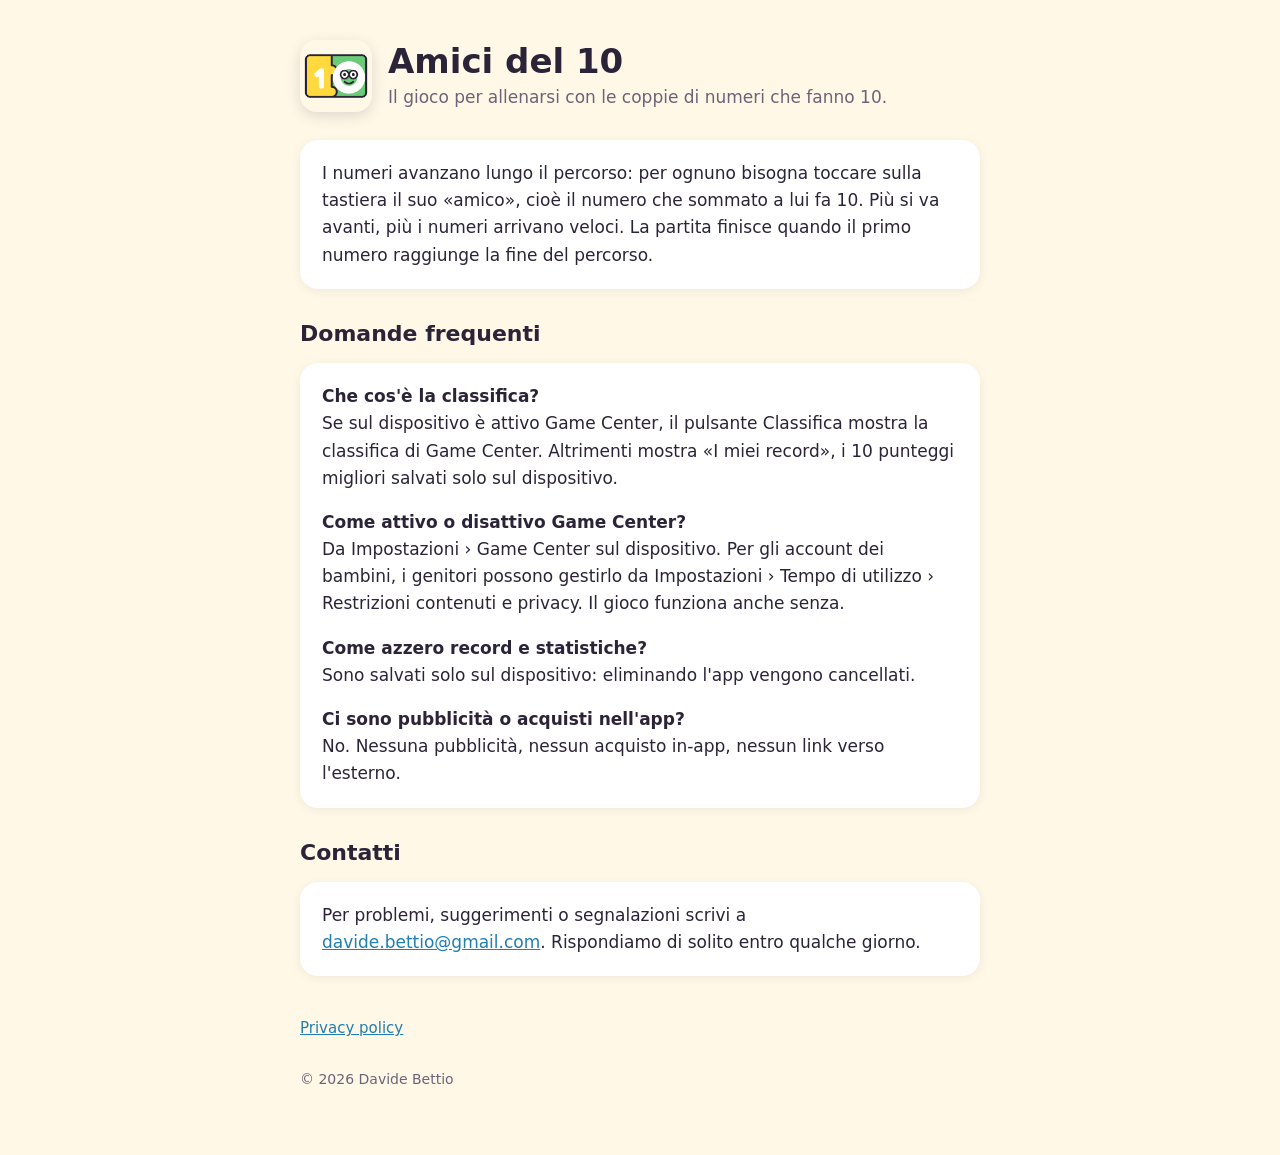
==== index.html @ 2ee8e161 "Pagine di supporto e privacy di Amici del 10 Co-Authored-By: Claude Opus 5.5 <noreply@anthropic.com>" ====
<!doctype html>
<html lang="it">
<head>
<meta charset="utf-8">
<meta name="viewport" content="width=device-width,initial-scale=1">
<title>Amici del 10 — Supporto</title>
<link rel="stylesheet" href="style.css">
<link rel="icon" href="icon.png">
</head>
<body>
<main>
  <header>
    <img src="icon.png" alt="">
    <div>
      <h1>Amici del 10</h1>
      <p class="tag">Il gioco per allenarsi con le coppie di numeri che fanno 10.</p>
    </div>
  </header>

  <div class="card">
    <p>I numeri avanzano lungo il percorso: per ognuno bisogna toccare sulla tastiera il suo
    &laquo;amico&raquo;, cioè il numero che sommato a lui fa 10. Più si va avanti, più i numeri
    arrivano veloci. La partita finisce quando il primo numero raggiunge la fine del percorso.</p>
  </div>

  <h2>Domande frequenti</h2>

  <div class="card">
    <p><strong>Che cos'è la classifica?</strong><br>
    Se sul dispositivo è attivo Game Center, il pulsante Classifica mostra la classifica di
    Game Center. Altrimenti mostra &laquo;I miei record&raquo;, i 10 punteggi migliori
    salvati solo sul dispositivo.</p>

    <p><strong>Come attivo o disattivo Game Center?</strong><br>
    Da Impostazioni &rsaquo; Game Center sul dispositivo. Per gli account dei bambini, i genitori
    possono gestirlo da Impostazioni &rsaquo; Tempo di utilizzo &rsaquo; Restrizioni contenuti e privacy.
    Il gioco funziona anche senza.</p>

    <p><strong>Come azzero record e statistiche?</strong><br>
    Sono salvati solo sul dispositivo: eliminando l'app vengono cancellati.</p>

    <p><strong>Ci sono pubblicità o acquisti nell'app?</strong><br>
    No. Nessuna pubblicità, nessun acquisto in-app, nessun link verso l'esterno.</p>
  </div>

  <h2>Contatti</h2>
  <div class="card">
    <p>Per problemi, suggerimenti o segnalazioni scrivi a
    <a href="mailto:davide.bettio@gmail.com">davide.bettio@gmail.com</a>.
    Rispondiamo di solito entro qualche giorno.</p>
  </div>

  <nav>
    <a href="privacy.html">Privacy policy</a>
  </nav>
  <footer>&copy; 2026 Davide Bettio</footer>
</main>
</body>
</html>
---- style.css ----
:root{--cream:#FFF8E7;--ink:#2B2438;--soft:#6B6478;--green:#6BCB77;--yellow:#FFD93D;--blue:#4FB7E8;--card:#fff}
*{box-sizing:border-box}
body{margin:0;background:var(--cream);color:var(--ink);font:17px/1.6 -apple-system,system-ui,sans-serif}
main{max-width:720px;margin:0 auto;padding:40px 20px 64px}
header{display:flex;align-items:center;gap:16px;margin-bottom:28px}
header img{width:72px;height:72px;border-radius:17px;box-shadow:0 4px 14px rgba(43,36,56,.15)}
h1,h2{font-family:ui-rounded,"SF Pro Rounded",-apple-system,system-ui,sans-serif;line-height:1.2}
h1{font-size:34px;margin:0}
h2{font-size:22px;margin:32px 0 8px}
.tag{color:var(--soft);margin:2px 0 0}
.card{background:var(--card);border-radius:18px;padding:20px 22px;box-shadow:0 2px 10px rgba(43,36,56,.07);margin:16px 0}
a{color:#1f7fb0}
nav{display:flex;gap:18px;flex-wrap:wrap;margin-top:40px;font-size:15px}
footer{color:var(--soft);font-size:14px;margin-top:28px}
.card>:first-child{margin-top:0}.card>:last-child{margin-bottom:0}
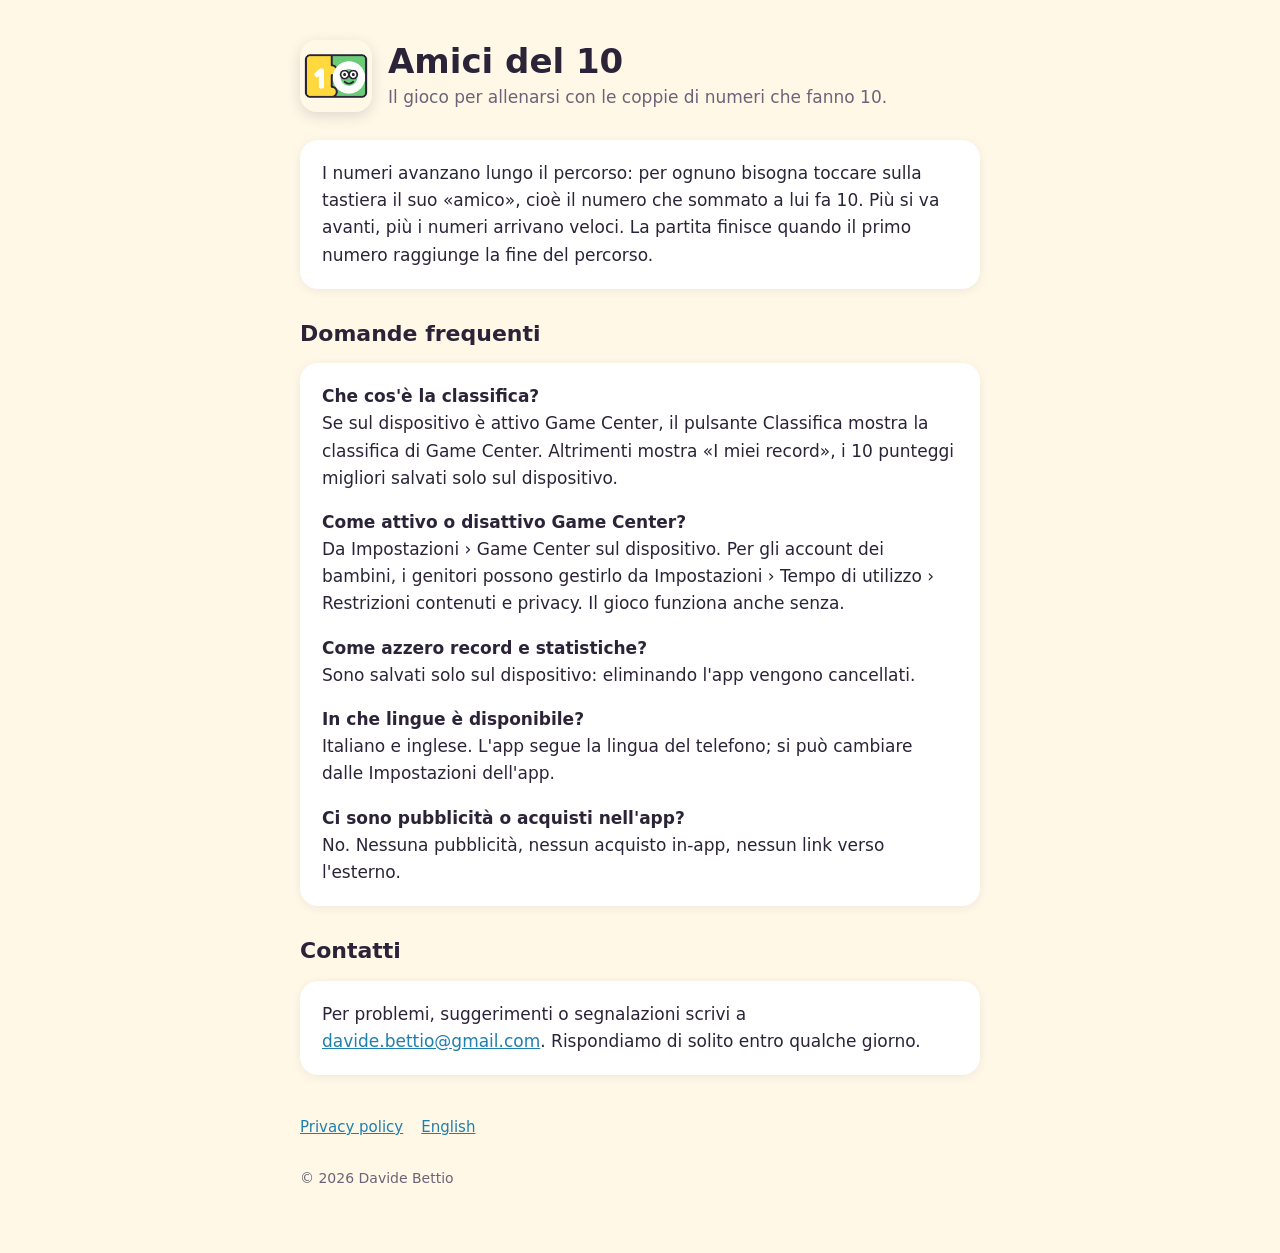
==== commit 1455dfb8: "Versione inglese delle pagine di supporto e privacy Co-Authored-By: Claude Opus 5.5 <noreply@anthrop" ====
--- a/index.html
+++ b/index.html
@@ -39,6 +39,9 @@
     <p><strong>Come azzero record e statistiche?</strong><br>
     Sono salvati solo sul dispositivo: eliminando l'app vengono cancellati.</p>
 
+    <p><strong>In che lingue è disponibile?</strong><br>
+    Italiano e inglese. L'app segue la lingua del telefono; si può cambiare dalle Impostazioni dell'app.</p>
+
     <p><strong>Ci sono pubblicità o acquisti nell'app?</strong><br>
     No. Nessuna pubblicità, nessun acquisto in-app, nessun link verso l'esterno.</p>
   </div>
@@ -52,6 +55,7 @@
 
   <nav>
     <a href="privacy.html">Privacy policy</a>
+    <a href="en/">English</a>
   </nav>
   <footer>&copy; 2026 Davide Bettio</footer>
 </main>
